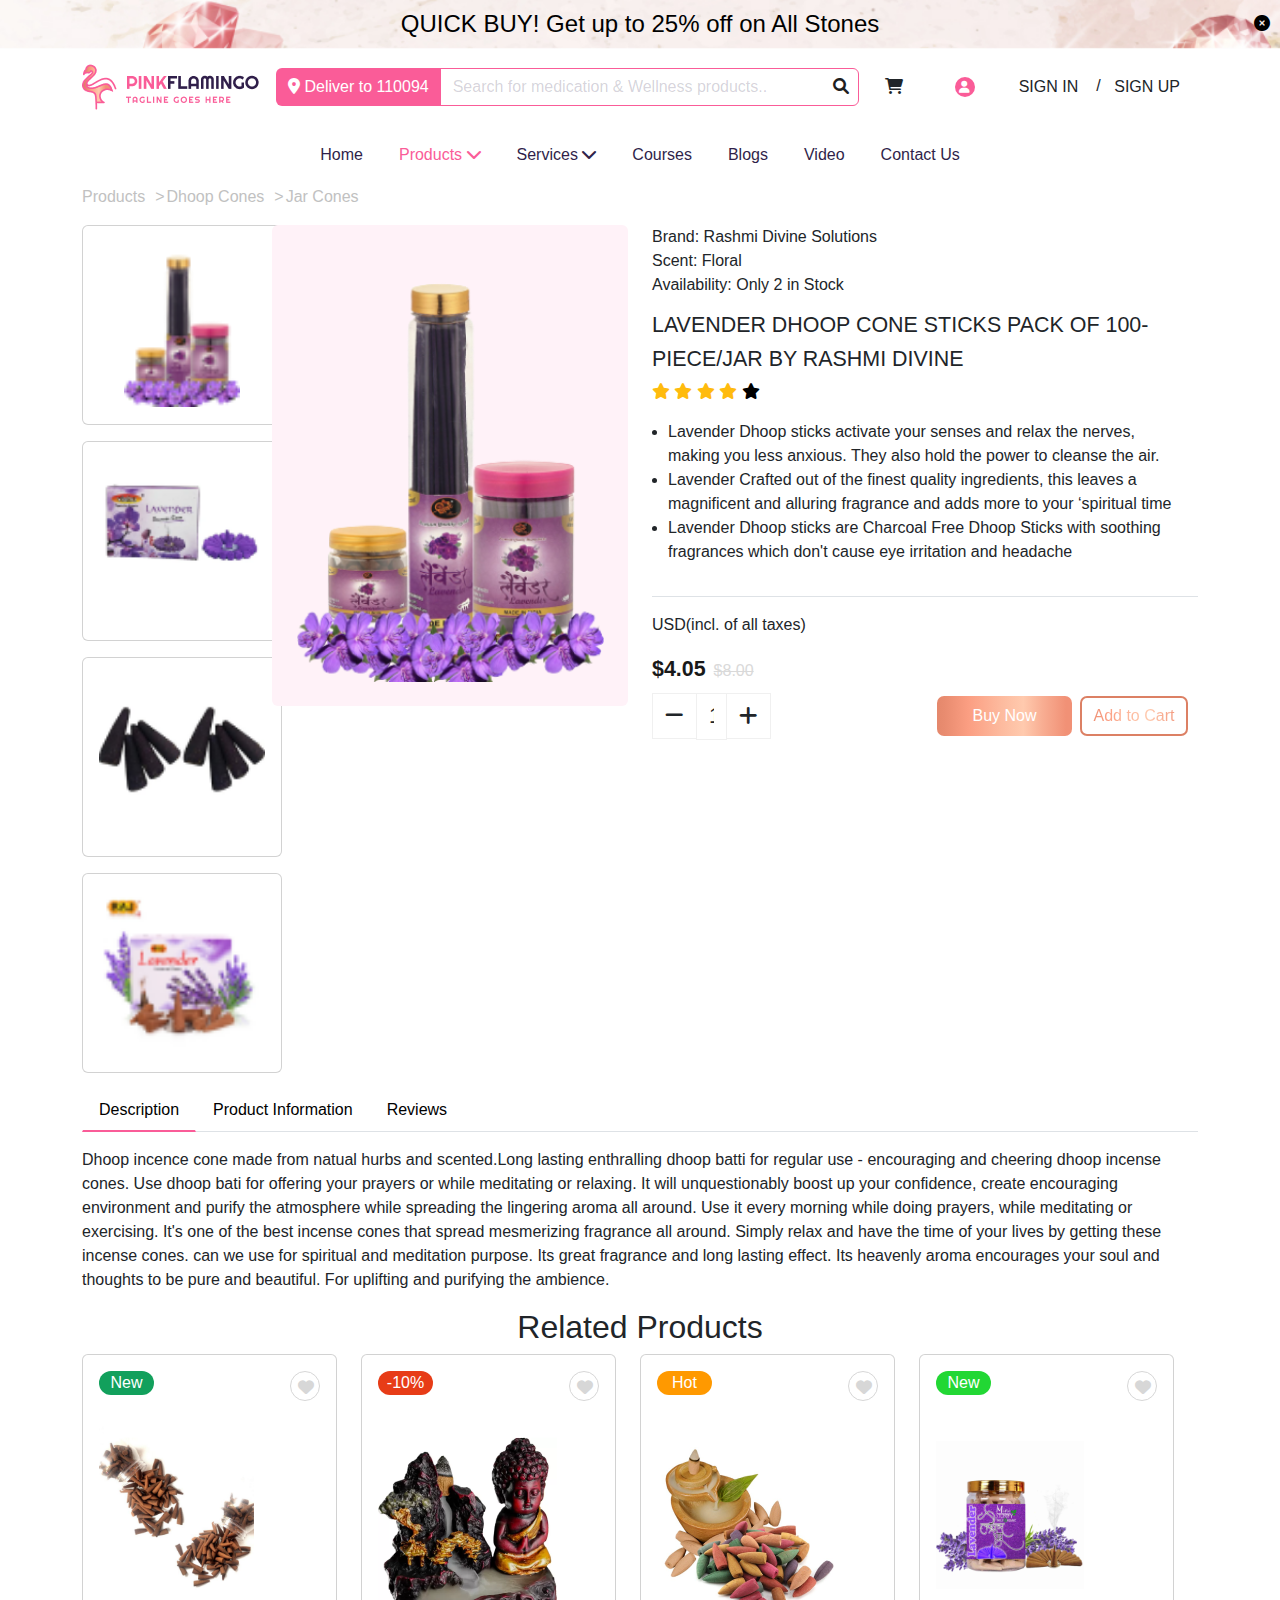
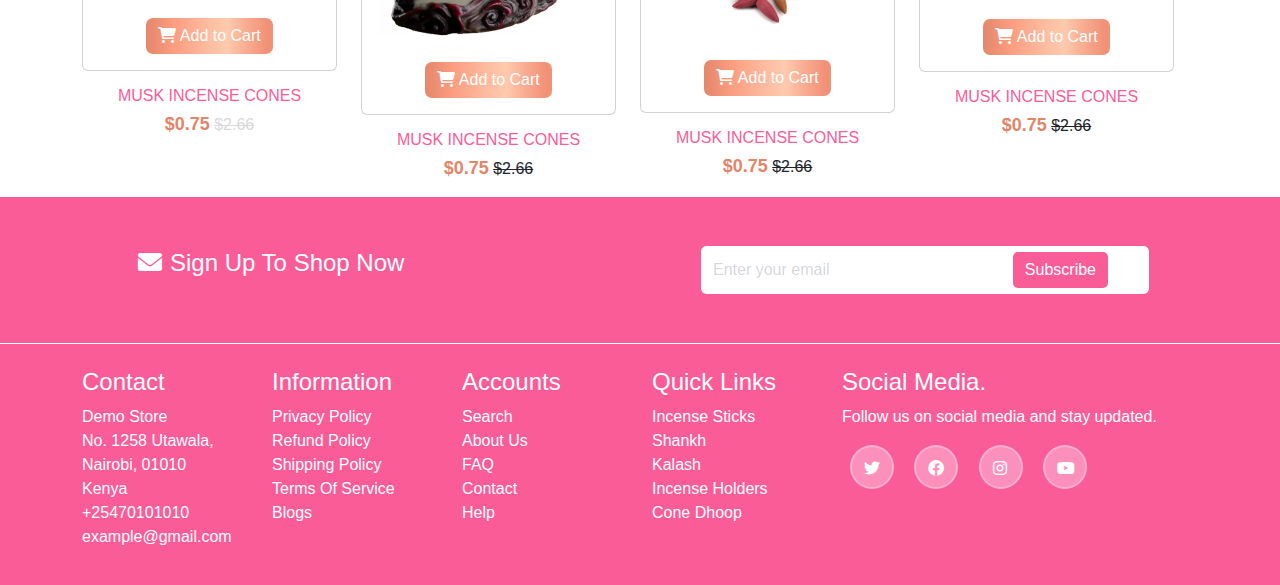
==== lavender-dhoop.html @ b6ef034f "first commit" ====
<!DOCTYPE html>
<html lang="en">
    <head>
        <meta charset="UTF-8" />
        <meta name="viewport" content="width=device-width, initial-scale=1.0" />
        <title>Pink-Flamingo</title>

        <!-- Latest Bootstrap CSS -->
        <link
            href="https://cdn.jsdelivr.net/npm/bootstrap@5.3.0/dist/css/bootstrap.min.css"
            rel="stylesheet"
        />

        <!-- Latest Font Awesome CSS -->
        <link
            rel="stylesheet"
            href="https://cdn.jsdelivr.net/npm/@fortawesome/fontawesome-free@6.0.0/css/all.min.css"
        />
        <link
            rel="stylesheet"
            href="https://cdnjs.cloudflare.com/ajax/libs/OwlCarousel2/2.3.4/assets/owl.carousel.min.css"
        />
        <link
            rel="stylesheet"
            href="https://cdnjs.cloudflare.com/ajax/libs/OwlCarousel2/2.3.4/assets/owl.theme.default.min.css"
        />
        <link rel="stylesheet" href="./css/style.css" />
        <link rel="stylesheet" href="./css/responsive.css" />
        <link rel="stylesheet" href="./css/lavender.css" />
        <link rel="shortcut icon" href="./img/Logo/logo.png" type="image/x-icon" />

        <style></style>
    </head>

    <body>
        <!-- Notification Start -->
        <div class="notification-bar text-black">
            <span
                class="fa fa-circle-xmark close-btn"
                onclick="closeNotification()"
            ></span>
            <h4>QUICK BUY! Get up to 25% off on All Stones</h4>
        </div>
        <!-- Notification End -->

        <!-- Navbar Start -->
        <nav class="navbar navbar-expand-lg navbar-light">
            <div class="container">
                <a class="navbar-brand" href="./index.html">
                    <img src="./img/Logo/nav-logo.png" alt="" class="img-fluid" />
                </a>
                <button
                    class="navbar-toggler"
                    type="button"
                    data-bs-toggle="collapse"
                    data-bs-target="#navbarNavDropdown"
                    aria-controls="navbarNavDropdown"
                    aria-expanded="false"
                    aria-label="Toggle navigation"
                >
                    <span class="navbar-toggler-icon"></span>
                </button>

                <div class="collapse navbar-collapse" id="navbarNavDropdown">
                    <div class="input-group">
                        <button class="btn btn-primary deliver-btn">
                            <i class="fas fa-map-marker-alt"></i>
                            <span class="ml-auto">Deliver to 110094</span>
                        </button>
                        <input
                            type="text"
                            class="form-control search-input"
                            placeholder="Search for medication & Wellness products.."
                        />
                        <div class="search-icon">
                            <i class="fas fa-search"></i>
                        </div>
                    </div>
                    <ul class="navbar-nav ms-auto">
                        <li class="nav-item mx-2 position-relative">
                            <a class="nav-link text-dark h5" href="#" target="_blank">
                                <i class="fa fa-shopping-cart"></i>
                                <span
                                    class="badge badge-danger position-absolute top-0 start-100 translate-middle"
                                    >1</span
                                >
                            </a>
                        </li>
                        <li class="nav-item mx-2">
                            <a class="nav-link text-dark h5" href="#" target="_blank">
                                <div class="circle-background">
                                    <i class="fa fa-user icon-white"></i>
                                </div>
                            </a>
                        </li>

                        <li class="breadcrumb-item text-nowrap">
                            <a
                                class="nav-link text-dark h5"
                                href="signin_url"
                                target="_blank"
                                >SIGN IN</a
                            >
                        </li>
                        <li class="breadcrumb-item text-nowrap" aria-current="page">
                            <a
                                class="nav-link text-dark h5"
                                href="signup_url"
                                target="_blank"
                                >SIGN UP</a
                            >
                        </li>
                    </ul>
                </div>
            </div>
        </nav>
        <!-- Navbar End -->
        <!-- Navbar for Hyperlinks Start -->
        <nav class="navbar navbar-expand-lg navbar-light bg-white">
            <div class="mx-auto">
                <ul class="navbar-nav">
                    <li class="nav-item">
                        <a class="nav-link sffrnt" href="#">Home</a>
                    </li>
                    <li class="nav-item dropdown">
                        <a
                            class="dropdown-toggle sffrnt nav-link sffrt-active"
                            href="#"
                            role="button"
                            id="dropdownMenuButton"
                            data-mdb-toggle="dropdown"
                            aria-expanded="false"
                        >
                            Products <i class="fa-solid fa-chevron-down"></i>
                        </a>
                        <ul class="dropdown-menu" aria-labelledby="dropdownMenuButton">
                            <li>
                                <a class="dropdown-item sffrnt sffrt-active" href="#">
                                    Dhoop Cones <i class="fa-solid fa-chevron-right"></i>
                                </a>
                                <ul class="dropdown-menu dropdown-submenu">
                                    <li>
                                        <a
                                            class="dropdown-item sffrnt"
                                            href="./products.html"
                                            >Jar Cones</a
                                        >
                                    </li>
                                    <li>
                                        <a class="dropdown-item sffrnt" href="#"
                                            >Chandan Bamboo Dhoop</a
                                        >
                                    </li>
                                    <li>
                                        <a class="dropdown-item sffrnt" href="#"
                                            >Backflow Cone Dhoop</a
                                        >
                                    </li>
                                    <li>
                                        <a class="dropdown-item sffrnt" href="#"
                                            >Buddha Red Incense Cone</a
                                        >
                                    </li>
                                    <li>
                                        <a class="dropdown-item sffrnt" href="#"
                                            >Mountain Sandal Dhoop</a
                                        >
                                    </li>
                                    <li>
                                        <a class="dropdown-item sffrnt" href="#"
                                            >Cone Sandal Dhoop</a
                                        >
                                    </li>
                                </ul>
                            </li>
                            <li>
                                <a class="dropdown-item sffrnt" href="#"
                                    >Incense Holders</a
                                >
                            </li>
                            <li><a class="dropdown-item sffrnt" href="#">Yantras</a></li>
                            <li>
                                <a class="dropdown-item sffrnt" href="#"
                                    >Incense Sticks</a
                                >
                            </li>
                            <li>
                                <a class="dropdown-item sffrnt" href="#"
                                    >Pooja Thali Sets</a
                                >
                            </li>
                            <li><a class="dropdown-item sffrnt" href="#">Shankh</a></li>
                            <li><a class="dropdown-item sffrnt" href="#">Kalash</a></li>
                            <li>
                                <a class="dropdown-item sffrnt" href="#">Book Rests</a>
                            </li>
                        </ul>
                    </li>
                    <li class="nav-item dropdown">
                        <a
                            class="dropdown-toggle sffrnt nav-link"
                            href="#"
                            role="button"
                            id="dropdownMenuButton"
                            data-mdb-toggle="dropdown"
                            aria-expanded="false"
                        >
                            Services <i class="fa-solid fa-chevron-down"></i>
                        </a>
                        <ul class="dropdown-menu" aria-labelledby="dropdownMenuButton">
                            <li>
                                <a class="dropdown-item sffrnt" href="#"
                                    >Incense Holders</a
                                >
                            </li>
                            <li><a class="dropdown-item sffrnt" href="#">Yantras</a></li>
                            <li>
                                <a class="dropdown-item sffrnt" href="#"
                                    >Incense Sticks</a
                                >
                            </li>
                            <li>
                                <a class="dropdown-item sffrnt" href="#"
                                    >Pooja Thali Sets</a
                                >
                            </li>
                            <li><a class="dropdown-item sffrnt" href="#">Shankh</a></li>
                            <li><a class="dropdown-item sffrnt" href="#">Kalash</a></li>
                            <li>
                                <a class="dropdown-item sffrnt" href="#">Book Rests</a>
                            </li>
                        </ul>
                    </li>

                    <li class="nav-item">
                        <a class="nav-link sffrnt" href="#">Courses</a>
                    </li>
                    <li class="nav-item">
                        <a class="nav-link sffrnt" href="#">Blogs</a>
                    </li>
                    <li class="nav-item">
                        <a class="nav-link sffrnt" href="#">Video</a>
                    </li>
                    <li class="nav-item">
                        <a class="nav-link sffrnt" href="#">Contact Us</a>
                    </li>
                </ul>
            </div>
        </nav>
        <!-- Navbar for Hyperlinks End -->
        <!-- Breadcrumb Start -->
        <div class="container">
            <nav aria-label="breadcrumb">
                <ol class="breadcrumb">
                    <li class="breadcrumb-item hurrey"><a href="#">Products</a></li>
                    <li class="breadcrumb-item hurrey"><a href="#">Dhoop Cones</a></li>
                    <li class="breadcrumb-item hurrey" aria-current="page">Jar Cones</li>
                </ol>
            </nav>
        </div>
        <!-- Breadcrumb End -->
        <!-- Lavender Product Info Start -->
        <section>
            <div class="container">
                <div class="row">
                    <div class="col-lg-2">
                        <div class="d-flex flex-column">
                            <div class="card p-3 pro-card">
                                <img
                                    src="./img/Products/bg-18.png"
                                    alt="Image 1"
                                    class="img-fluid frdt"
                                />
                            </div>
                            <div class="card p-3 pro-card my-3">
                                <img
                                    src="./img/Products/bg-19.png"
                                    alt="Image 2"
                                    class="img-fluid"
                                />
                            </div>
                            <div class="card p-3 pro-card">
                                <img
                                    src="./img/Products/bg-20.png"
                                    alt="Image 3"
                                    class="img-fluid"
                                />
                            </div>
                            <div class="card p-3 pro-card my-3">
                                <img
                                    src="./img/Products/bg-21.png"
                                    alt="Image 4"
                                    class="img-fluid"
                                />
                            </div>
                        </div>
                    </div>

                    <div class="col-lg-4">
                        <div class="card lavenderrr p-4 border-0">
                            <img
                                src="./img/Products/bg-17.png"
                                alt="Lavender"
                                class="img-fluid"
                            />
                        </div>
                    </div>
                    <div class="col-lg-6">
                        <ul class="list-unstyled">
                            <li>
                                <strong class="fw-medium">Brand: </strong>Rashmi Divine
                                Solutions
                            </li>
                            <li><strong class="fw-medium">Scent: </strong>Floral</li>
                            <li>
                                <strong class="fw-medium">Availability: </strong>Only 2 in
                                Stock
                            </li>
                        </ul>
                        <div class="d-flex flex-column">
                            <h2 class="text-left head-lave">
                                Lavender Dhoop Cone Sticks Pack of 100-
                            </h2>
                            <h2 class="text-left head-lave">
                                Piece/Jar by Rashmi Divine
                            </h2>
                        </div>
                        <div class="rating">
                            <span class="fa fa-star checked"></span>
                            <span class="fa fa-star checked"></span>
                            <span class="fa fa-star checked"></span>
                            <span class="fa fa-star checked"></span>
                            <span class="fa fa-star checked"></span>
                        </div>
                        <ul class="p-3">
                            <li>
                                Lavender Dhoop sticks activate your senses and relax the
                                nerves, making you less anxious. They also hold the power
                                to cleanse the air.
                            </li>
                            <li>
                                Lavender Crafted out of the finest quality ingredients,
                                this leaves a magnificent and alluring fragrance and adds
                                more to your ‘spiritual time
                            </li>
                            <li>
                                Lavender Dhoop sticks are Charcoal Free Dhoop Sticks with
                                soothing fragrances which don't cause eye irritation and
                                headache
                            </li>
                        </ul>
                        <div class="border-top my-3"></div>
                        <p>USD(incl. of all taxes)</p>
                        <span class="lav-rpice fw-bold">$4.05</span
                        ><span class="text-decoration-line-through mx-2 lav-rpicew"
                            >$8.00</span
                        >
                        <div class="row d-flex justify-content-center align-items-center">
                            <div class="col-md-3">
                                <div class="input-group my-2">
                                    <span class="input-group-btn">
                                        <button
                                            type="button"
                                            class="btn btn-number"
                                            data-type="minus"
                                            data-field="quant[1]"
                                        >
                                            <i class="fa fa-minus"></i>
                                        </button>
                                    </span>
                                    <input
                                        type="text"
                                        name="quant[1]"
                                        class="form-control input-number"
                                        value="1"
                                        min="1"
                                        max="10"
                                    />
                                    <span class="input-group-btn">
                                        <button
                                            type="button"
                                            class="btn btn-number"
                                            data-type="plus"
                                            data-field="quant[1]"
                                        >
                                            <i class="fa fa-plus"></i>
                                        </button>
                                    </span>
                                </div>
                            </div>
                            <div class="col-md-3"></div>
                            <div class="col-md-3">
                                <button class="btn btn-primary buy-now border-0">
                                    Buy Now
                                </button>
                            </div>
                            <div class="col-md-3">
                                <button class="btn btn-secondary add-to-cart">
                                    Add to Cart
                                </button>
                            </div>
                        </div>
                    </div>
                </div>
            </div>
        </section>
        <section>
            <div class="container">
                <ul class="nav nav-tabs" id="myTabs">
                    <li class="nav-item">
                        <a
                            class="nav-link active text-black"
                            id="tab1-tab"
                            data-bs-toggle="tab"
                            style="border-bottom: 2px solid #fa5c98 !important"
                            href="#tab1"
                            >Description</a
                        >
                    </li>
                    <li class="nav-item">
                        <a
                            class="nav-link text-black"
                            id="tab2-tab"
                            data-bs-toggle="tab"
                            href="#tab2"
                            >Product Information</a
                        >
                    </li>
                    <li class="nav-item">
                        <a
                            class="nav-link text-black"
                            id="tab3-tab"
                            data-bs-toggle="tab"
                            href="#tab3"
                            >Reviews</a
                        >
                    </li>
                </ul>

                <!-- Tab content -->
                <div class="tab-content">
                    <div class="tab-pane fade show active" id="tab1">
                        <!-- Your content for Tab 1 -->
                        <p class="my-3">
                            Dhoop incence cone made from natual hurbs and scented.Long
                            lasting enthralling dhoop batti for regular use - encouraging
                            and cheering dhoop incense cones. Use dhoop bati for offering
                            your prayers or while meditating or relaxing. It will
                            unquestionably boost up your confidence, create encouraging
                            environment and purify the atmosphere while spreading the
                            lingering aroma all around. Use it every morning while doing
                            prayers, while meditating or exercising. It's one of the best
                            incense cones that spread mesmerizing fragrance all around.
                            Simply relax and have the time of your lives by getting these
                            incense cones. can we use for spiritual and meditation
                            purpose. Its great fragrance and long lasting effect. Its
                            heavenly aroma encourages your soul and thoughts to be pure
                            and beautiful. For uplifting and purifying the ambience.
                        </p>
                    </div>
                    <div class="tab-pane fade" id="tab2">
                        <!-- Your content for Tab 2 -->
                        <ul class="p-3">
                            <li>
                                Made from natural herbs, emphasizing a connection to
                                nature.
                            </li>
                            <li>
                                Long-lasting effect, ideal for extended meditation
                                sessions or creating a serene atmosphere during prayers.
                            </li>
                            <li>
                                Encouraging and cheering, positively influencing mood and
                                mindset.
                            </li>
                            <li>
                                Claimed to boost confidence, creating a positive
                                environment for spiritual activities.
                            </li>
                            <li>
                                Designed to purify the atmosphere, suitable for spiritual
                                practices and meditation.
                            </li>
                            <li>
                                Aromatherapy benefits with a mesmerizing fragrance
                                enhancing relaxation and meditation.
                            </li>
                            <li>
                                Recommended for use during prayers, meditation, or
                                relaxation to enhance the overall experience.
                            </li>
                            <li>
                                Effective for uplifting and purifying the ambiance,
                                aligning with spiritual and meditative purposes.
                            </li>
                            <li>
                                Fragrance described as heavenly, encouraging purity of
                                soul and beautiful thoughts.
                            </li>
                        </ul>
                    </div>
                    <div class="tab-pane fade" id="tab3">
                        <!-- Your content for Tab 3 -->
                        <div class="card-deck">
                            <div class="card border-0">
                                <div class="card-body">
                                    <h5 class="card-title">NatureLover87</h5>
                                    <p class="card-text">
                                        Absolutely enchanted by the natural essence of
                                        these incense cones! They truly bring the soothing
                                        vibes of nature into my meditation space. A
                                        must-have for anyone who values a connection to
                                        the earth.
                                    </p>
                                    <div class="rating">
                                        <span class="fa fa-star checked"></span>
                                        <span class="fa fa-star checked"></span>
                                        <span class="fa fa-star checked"></span>
                                        <span class="fa fa-star checked"></span>
                                        <span class="fa fa-star checked"></span>
                                    </div>
                                </div>
                            </div>

                            <div class="card border-0">
                                <div class="card-body">
                                    <h5 class="card-title">ZenMaster22</h5>
                                    <p class="card-text">
                                        The long-lasting effect is a game-changer for my
                                        extended meditation sessions. These incense cones
                                        create an atmosphere of tranquility that enhances
                                        the depth of my practice. Highly recommended!
                                    </p>
                                    <div class="rating">
                                        <span class="fa fa-star checked"></span>
                                        <span class="fa fa-star checked"></span>
                                        <span class="fa fa-star checked"></span>
                                        <span class="fa fa-star checked"></span>
                                    </div>
                                </div>
                            </div>

                            <div class="card border-0">
                                <div class="card-body">
                                    <h5 class="card-title">SmileSeeker55</h5>
                                    <p class="card-text">
                                        Feeling encouraged and cheered every time I light
                                        one of these incense cones! They've become my
                                        go-to for lifting my spirits and creating a
                                        positive ambiance. A mood-booster indeed!
                                    </p>
                                    <div class="rating">
                                        <span class="fa fa-star checked"></span>
                                        <span class="fa fa-star checked"></span>
                                        <span class="fa fa-star checked"></span>
                                        <span class="fa fa-star checked"></span>
                                    </div>
                                </div>
                            </div>
                        </div>
                    </div>
                </div>
            </div>
        </section>
        <!-- Lavender Product Info End -->
        <!-- Related Products Start -->
        <section class="my-3">
            <div class="container">
                <h2 class="text-center">Related Products</h2>
                <div class="row">
                    <div class="row">
                        <div class="col-lg-3">
                            <div class="card">
                                <div class="card-body">
                                    <div class="d-flex justify-content-between">
                                        <p class="hoter" style="background: #12a05c">
                                            New
                                        </p>
                                        <i class="fa fa-heart"></i>
                                    </div>
                                    <img
                                        src="./img/Products/bg-22.png"
                                        style="width: 70%"
                                        alt="Your Image"
                                    />
                                    <div class="d-flex justify-content-center">
                                        <button class="btn btn-primary add-to-cart-btn">
                                            <i class="fa fa-shopping-cart"></i> Add to
                                            Cart
                                        </button>
                                    </div>
                                </div>
                            </div>
                            <h5 class="musk">Musk INCENSE CONES</h5>
                            <div class="text-center">
                                <span class="price">$0.75</span>
                                <span
                                    class="text-decoration-line-through"
                                    style="color: #d9d9d9"
                                    >$2.66</span
                                >
                            </div>
                        </div>

                        <div class="col-lg-3">
                            <div class="card">
                                <div class="card-body">
                                    <div class="d-flex justify-content-between">
                                        <p class="hoter" style="background: #e73c17">
                                            -10%
                                        </p>
                                        <i class="fa fa-heart"></i>
                                    </div>
                                    <img
                                        src="./img/Products/bg-23.png"
                                        alt="Your Image"
                                    />
                                    <div class="d-flex justify-content-center">
                                        <button class="btn btn-primary add-to-cart-btn">
                                            <i class="fa fa-shopping-cart"></i> Add to
                                            Cart
                                        </button>
                                    </div>
                                </div>
                            </div>
                            <h5 class="musk">Musk INCENSE CONES</h5>
                            <div class="text-center">
                                <span class="price">$0.75</span>
                                <span class="text-decoration-line-through">$2.66</span>
                            </div>
                        </div>

                        <div class="col-lg-3">
                            <div class="card">
                                <div class="card-body">
                                    <div class="d-flex justify-content-between">
                                        <p class="hoter" style="background: #ff9900">
                                            Hot
                                        </p>
                                        <i class="fa fa-heart"></i>
                                    </div>
                                    <img
                                        src="./img/Products/bg-24.png"
                                        alt="Your Image"
                                    />
                                    <div class="d-flex justify-content-center">
                                        <button class="btn btn-primary add-to-cart-btn">
                                            <i class="fa fa-shopping-cart"></i> Add to
                                            Cart
                                        </button>
                                    </div>
                                </div>
                            </div>
                            <h5 class="musk">Musk INCENSE CONES</h5>
                            <div class="text-center">
                                <span class="price">$0.75</span>
                                <span class="text-decoration-line-through">$2.66</span>
                            </div>
                        </div>

                        <div class="col-lg-3">
                            <div class="card">
                                <div class="card-body">
                                    <div class="d-flex justify-content-between">
                                        <p class="hoter" style="background: #22d734">
                                            New
                                        </p>
                                        <i class="fa fa-heart"></i>
                                    </div>
                                    <img
                                        src="./img/Products/bg-25.png"
                                        style="width: 67%"
                                        alt="Your Image"
                                    />
                                    <div class="d-flex justify-content-center">
                                        <button class="btn btn-primary add-to-cart-btn">
                                            <i class="fa fa-shopping-cart"></i> Add to
                                            Cart
                                        </button>
                                    </div>
                                </div>
                            </div>
                            <h5 class="musk">Musk INCENSE CONES</h5>
                            <div class="text-center">
                                <span class="price">$0.75</span>
                                <span class="text-decoration-line-through">$2.66</span>
                            </div>
                        </div>
                    </div>
                </div>
            </div>
        </section>
        <!-- Related Products End -->
        <!-- footer Start -->
        <footer class="footer-start text-white">
            <div class="container">
                <div class="row">
                    <div class="col-md-6">
                        <div class="m-5 d-none d-lg-block">
                            <i class="fa fa-envelope sign-upp mx-2"></i
                            ><span class="sign-upp">Sign Up To Shop Now</span>
                        </div>
                    </div>
                    <div class="col-md-6">
                        <div class="m-5 custom-input-group">
                            <input
                                type="email"
                                class="form-control inside-btn"
                                placeholder="Enter your email"
                                aria-label="Enter your email"
                                aria-describedby="subscribeButton"
                            />
                            <button
                                class="btn btn-primary subscribe-btn"
                                type="button"
                                id="subscribeButton"
                            >
                                Subscribe
                            </button>
                        </div>
                    </div>
                </div>
            </div>
            <div class="copyright"></div>
            <div class="container">
                <div class="row mt-4 custom-row">
                    <div class="col-md-2 custom-col">
                        <h4 class="text-left">Contact</h4>
                        <ul class="list-unstyled text-left">
                            <li><a href="#">Demo Store</a></li>
                            <li><a href="#">No. 1258 Utawala, Nairobi, 01010</a></li>
                            <li><a href="#">Kenya</a></li>
                            <li><a href="tel:+25470101010">+25470101010</a></li>
                            <li>
                                <a href="mailto:example@gmail.com">example@gmail.com</a>
                            </li>
                        </ul>
                    </div>

                    <div class="col-md-2 custom-col">
                        <h4 class="text-left">Information</h4>
                        <ul class="list-unstyled text-left">
                            <li><a href="#">Privacy Policy</a></li>
                            <li><a href="#">Refund Policy</a></li>
                            <li><a href="#">Shipping Policy</a></li>
                            <li><a href="#">Terms Of Service</a></li>
                            <li><a href="#">Blogs</a></li>
                        </ul>
                    </div>

                    <div class="col-md-2 custom-col">
                        <h4 class="text-left">Accounts</h4>
                        <ul class="list-unstyled text-left">
                            <li><a href="#">Search</a></li>
                            <li><a href="#">About Us</a></li>
                            <li><a href="#">FAQ</a></li>
                            <li><a href="#">Contact</a></li>
                            <li><a href="#">Help</a></li>
                        </ul>
                    </div>

                    <div class="col-md-2 custom-col">
                        <h4 class="text-left">Quick Links</h4>
                        <ul class="list-unstyled text-left">
                            <li><a href="#">Incense Sticks</a></li>
                            <li><a href="#">Shankh</a></li>
                            <li><a href="#">Kalash</a></li>
                            <li><a href="#">Incense Holders</a></li>
                            <li><a href="#">Cone Dhoop</a></li>
                        </ul>
                    </div>
                    <div class="col-md-4 custom-col">
                        <h4>Social Media.</h4>
                        <p>Follow us on social media and stay updated.</p>

                        <div class="social-icons">
                            <a href="https://twitter.com" target="_blank"
                                ><i class="fab fa-twitter"></i
                            ></a>
                            <a href="https://facebook.com" target="_blank"
                                ><i class="fab fa-facebook"></i
                            ></a>
                            <a href="https://instagram.com" target="_blank"
                                ><i class="fab fa-instagram"></i
                            ></a>
                            <a href="https://youtube.com" target="_blank"
                                ><i class="fab fa-youtube"></i
                            ></a>
                        </div>
                    </div>
                </div>
            </div>
        </footer>
        <!-- footer End -->
        <!-- Latest Bootstrap JS and Popper.js -->
        <script src="https://cdn.jsdelivr.net/npm/bootstrap@5.3.0/dist/js/bootstrap.bundle.min.js"></script>
        <script src="https://code.jquery.com/jquery-3.2.1.slim.min.js"></script>

        <script src="https://cdnjs.cloudflare.com/ajax/libs/OwlCarousel2/2.3.4/owl.carousel.min.js"></script>

        <script src="./js/main.js"></script>
    </body>
</html>
---- css/style.css ----
body {
    margin: 0;
    padding: 0;
    box-sizing: border-box;
    font-family: Axiforma, sans-serif !important;
}

.notification-bar {
    background: url(../img/Announcement/vector.jpg) no-repeat center top/cover; /* Example background color for the notification bar */
    padding: 10px;
    text-align: center;
}

.notification-bar h4 {
    margin: 0;
}
.close-btn {
    position: absolute;
    right: 10px;
    top: 15px;
}

.navbar {
    background-color: #fff;
    padding: 10px;
}

.navbar-brand {
    color: white;
}

.navbar-nav {
    margin-left: auto;
}

.navbar-nav a {
    color: white;
    margin: 0 10px;
}
.input-group {
    position: relative;
}

.search-icon {
    position: absolute;
    right: 10px;
    top: 50%;
    transform: translateY(-50%);
    pointer-events: none;
}
.form-control {
    border-radius: 0 6px 6px 0 !important;
    border: 1px solid #fa5c98;
}

.deliver-btn {
    background: #fa5c98;
    border: 0;
}
.breadcrumb-item + .breadcrumb-item::before {
    padding: 5px 0;
}
.circle-background {
    background-color: #fa5c98;
    border-radius: 50%;
    width: 20px;
    height: 20px;
    display: flex;
    align-items: center;
    justify-content: center;
}

.icon-white {
    font-size: 12px;
    color: white;
}
.sffrnt {
    color: #301f4a !important;
    font-size: 16px;
}

.dropdown-item:focus,
.dropdown-item:hover {
    background: transparent;
}
.dropdown-toggle::after {
    display: none !important;
}
/* Add your custom styles here */
.custom-nested-dropdown {
    position: absolute;
    top: 0;
    left: 100%;
    display: none;
    min-width: 200px;
    z-index: 1000;
}

.nav-item.custom-dropdown:hover .custom-nested-dropdown {
    display: block;
}
.dropdown-menu li {
    position: relative;
}
.dropdown-menu .dropdown-submenu {
    display: none;
    position: absolute;
    left: 100%;
    top: -7px;
}
.dropdown-menu .dropdown-submenu-left {
    right: 100%;
    left: auto;
}
.dropdown-menu > li:hover > .dropdown-submenu {
    display: block;
}
.dropdown-menu .dropdown-submenu {
    margin: 0 5px !important;
}
.sffrt-active {
    color: #fa5c98 !important;
}
.soul {
    font-size: 35px;
}
.sould-bg {
    background: #ffeef6;
    height: 385px;
}
.shop-products img {
    transition: transform ease-in 1s;
    cursor: pointer;
}

.shop-products img:hover {
    transform: matrix3d(-1, 0, 0, 0, 0, 1, 0, 0, 0, 0, 1, 0, 0, 0, 0, 1);
}
.shop-products a {
    color: #fa5c98;
}
.why-pink {
    font-size: 2.87rem;
}
.pink-flamingo {
    background: #fff2f8;
    padding: 25px;
}
.yuytu {
    mix-blend-mode: darken !important;
}
.spritusl {
    padding: 5px;
}
.flexible {
    margin: inherit;
}

/* Add your custom styles here */
.owl-carousel .item {
    display: flex;
    justify-content: center;
    align-items: center;
    text-align: center;
}
.latest {
    font-size: 45.5px !important;
    padding: 15px;
}
.blogs-btn {
    border-radius: 0.4375rem;
    background: linear-gradient(
        90deg,
        #dc8064 -11.11%,
        #e98c70 6.02%,
        #fb9e82 23.14%,
        #fdbb9f 48.17%,
        #ffcaae 63.98%,
        #f8ad92 78.48%,
        #f19176 95.6%
    );
    border: none;
}
.blogs-card {
    box-shadow: 0px 4px 13px 0px rgba(190, 190, 190, 0.2);
}
.lets-connect {
    font-size: 45.6px;
}
.form-grow {
    border: none;
}
.input-group-text {
    background: transparent;
    border: none;
}
.input-group-prepend {
    padding: 3px;
}
.fiona-card {
    box-shadow: 0px 4px 13px 0px rgba(190, 190, 190, 0.2);
}
.sign-upp {
    font-size: 1.5rem;
    color: #fff !important;
}
.footer-start {
    background: #fa5c98;
}
.custom-input-group {
    display: flex;
    align-items: stretch;
}

.custom-input-group input {
    border-top-right-radius: 0;
    border-bottom-right-radius: 0;
}

.inside-btn {
    border-radius: 6px !important;
    height: 50px;
}
.subscribe-btn {
    border-radius: 0.3125rem;
    background: #fa5c98;
    border: none;
    position: absolute;
    right: 165px;
    margin: 7px;
}
.copyright {
    border-top: 1px solid rgb(255, 255, 255);
}

.social-icons {
    margin-top: 10px;
}

.social-icons a {
    display: inline-block;
    margin: 0 8px;
    width: 44px;
    height: 44px;
    border-radius: 50%;
    background-color: #FFFFFF54;
    border: 2px solid #FFFFFF47;
    color: #fff;
    padding: 10px 12px;
    transition: background-color 0.3s ease;
}

.social-icons a:hover {
    background-color: #555;
}
a{
    text-decoration: none !important;
}
.footer-start a{
    color: #fff !important;
}
::placeholder{
    color: #301F4A35 !important;
}

/* ---------------------------------------- */
---- css/responsive.css ----
@media (max-width: 768px) {
    /* Adjust styles for smaller screens, e.g., tablets and mobile devices */
    .notification-bar {
        height: auto;
        flex-direction: column;
        padding: 10px;
    }

    .close-btn {
        position: static;
        margin: 10px;
    }
}

@media (max-width: 767px) {
    /* Styles for small devices */

    .responsive-container {
        padding: 15px; /* Add padding to the container for small devices */
    }

    .responsive-row {
        flex-direction: column; /* Change flex-direction to column for small devices */
        text-align: center; /* Center text for small devices */
    }

    .responsive-col {
        margin-bottom: 15px; /* Add margin between the columns on small devices */
    }
}

@media screen and (min-width: 500px) {
    .subscribe-btn {
        right: 60px;
    }
}
@media screen and (min-width: 767px) {
    .subscribe-btn {
        right: 165px;
    }
}
.custom-row {
    display: flex;
    justify-content: space-between;
}

.custom-col {
    text-align: left;
    margin-bottom: 20px;
}

/* Media query for small devices and tablets */
@media (max-width: 768px) {
    .custom-row {
        flex-direction: column;
        align-items: center;
    }

    .custom-col {
        width: 100%;
        text-align: center;
    }
}
---- css/lavender.css ----
.lavenderrr {
    background: #fff2f8 !important;
}
.frdt {
    width: 70%;
    margin: auto;
}
.pro-card {
    width: 200px;
    height: 200px;
}
.breadcrumb-item + .breadcrumb-item.hurrey::before {
    content: var(--bs-breadcrumb-divider, '>') !important;
    padding: 0;
    color: #c1c1c1 !important;
    margin: 0 2px;
}
.breadcrumb li a,
.breadcrumb li {
    color: #c1c1c1 !important;
}
.head-lave {
    font-size: 21.43px;
    text-transform: uppercase;
}
.rating span {
    color: #ffbb0e;
}
.rating span:last-child {
    color: #000;
}
.lav-rpice {
    color: #191919;
    font-size: 21.43px;
}
.lav-rpicew {
    font-size: 16px;
    color: #d9d9d9;
}
.input-number {
    border-radius: 0px !important;
    border: 1px solid #f0f0f0;
    text-align: center;
    font-size: 21.43px;
}
.input-group {
    background: transparent !important;
    color: #1f1f1f !important;
}
.btn-number {
    border: 1px solid #f0f0f0;
    border-radius: 0px !important;
    font-size: 21px;
}
.buy-now {
    border-radius: 0.4375rem;
    width: 135px;
    height: 40px;
    background: linear-gradient(
        90deg,
        #dc8064 -11.11%,
        #e98c70 6.02%,
        #fb9e82 23.14%,
        #fdbb9f 48.17%,
        #ffcaae 63.98%,
        #f8ad92 78.48%,
        #f19176 95.6%
    );
}
.add-to-cart {
    background: transparent;
    border-radius: 0.4375rem;
    background: var(
        --Golden,
        linear-gradient(
            90deg,
            #dc8064 -11.11%,
            #e98c70 6.02%,
            #fb9e82 23.14%,
            #fdbb9f 48.17%,
            #ffcaae 63.98%,
            #f8ad92 78.48%,
            #f19176 95.6%
        )
    );
    background-clip: text;
    -webkit-background-clip: text;
    -webkit-text-fill-color: transparent;
    border: 2px solid var(--Golden, #dc8064);
}

.nav-tabs .nav-item.show .nav-link,
.nav-tabs .nav-link.active {
    border-color: transparent;
}
.fa-heart {
    width: 30px;
    height: 30px;
    background: transparent;
    color: #d7d7d7;
    padding: 7px;
    border-radius: 50%;
    border: 1px solid #d7d7d7;
}
.hoter {
    width: 55px;
    text-align: center;
    color: #fff;
    border-radius: 12px;
    padding: 0 8px;
    background: aliceblue;
}
.add-to-cart-btn {
    border-radius: 0.4375rem;
    background: linear-gradient(
        90deg,
        #dc8064 -11.11%,
        #e98c70 6.02%,
        #fb9e82 23.14%,
        #fdbb9f 48.17%,
        #ffcaae 63.98%,
        #f8ad92 78.48%,
        #f19176 95.6%
    );
    border: none;
}
.musk {
    color: #fa5c98;
    font-size: 1rem;
    margin-top: 1em;
    font-style: normal;
    text-align: center;
    font-weight: 500;
    line-height: normal;
    text-transform: uppercase;
}
.price {
    color: #e28569;
    font-size: 1.125rem;
    text-align: center;
    font-style: normal;
    font-weight: 600;
    line-height: normal;
}
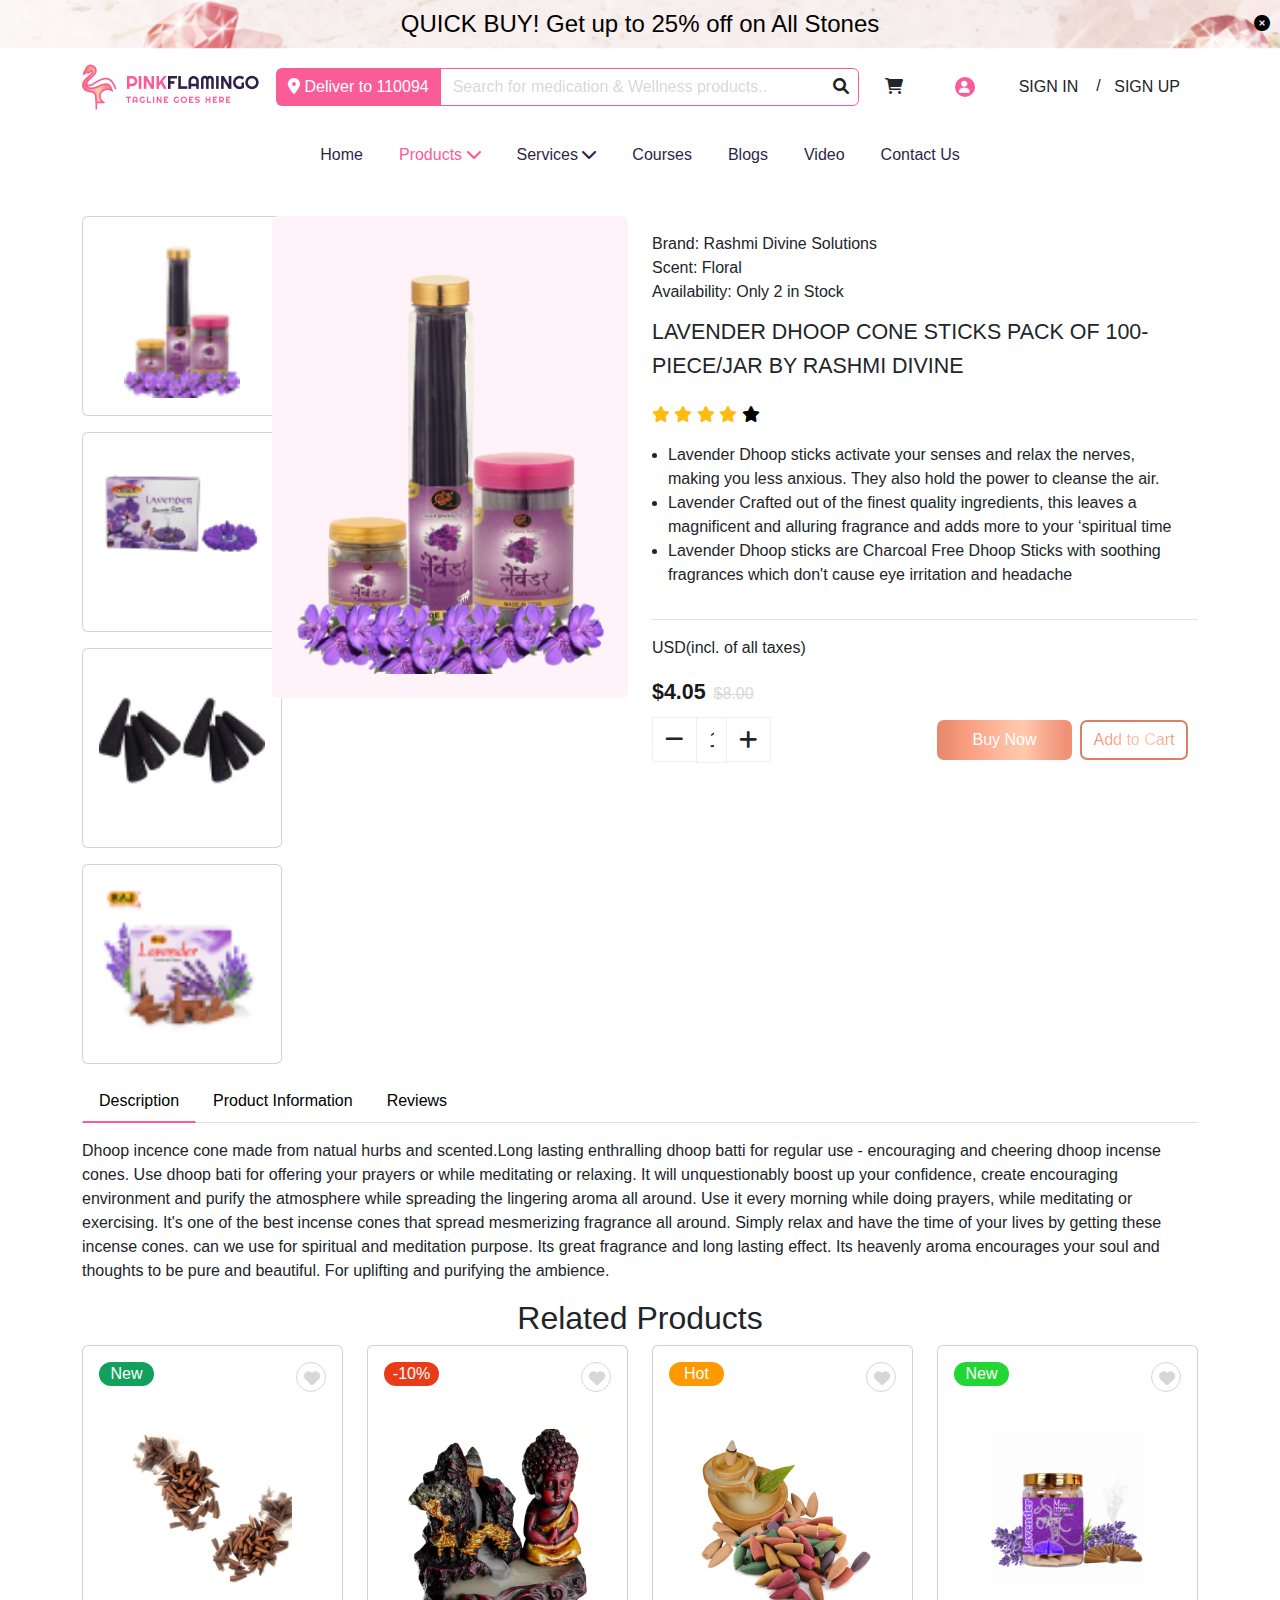
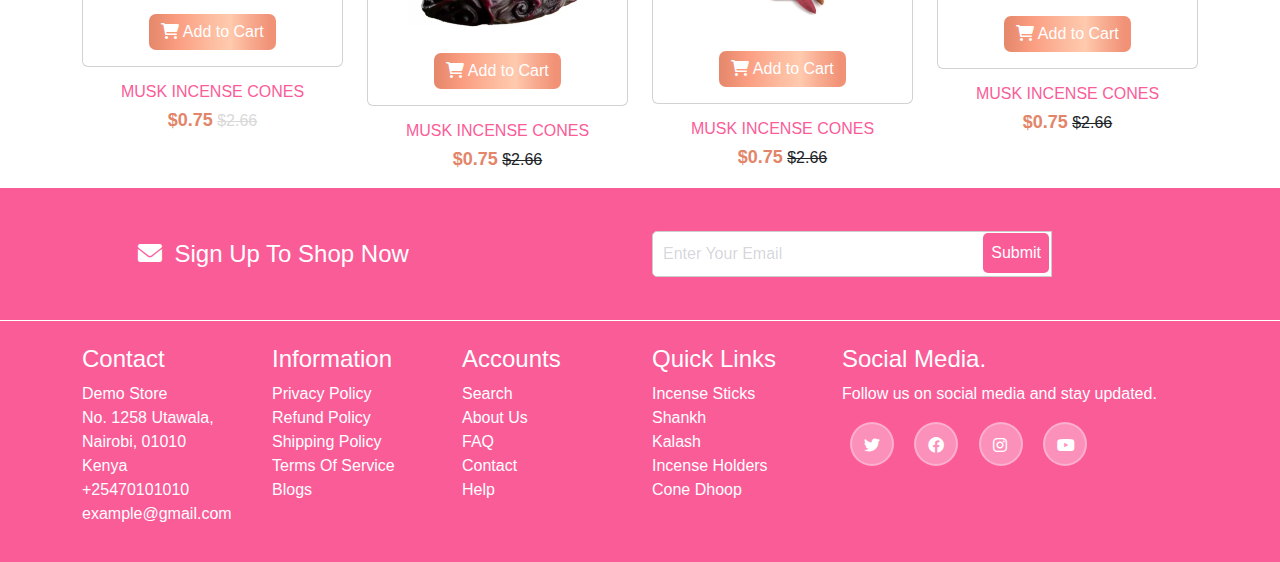
==== commit bd0bf1a0: "Responsive POV" ====
--- a/lavender-dhoop.html
+++ b/lavender-dhoop.html
@@ -34,219 +34,260 @@
 
     <body>
         <!-- Notification Start -->
-        <div class="notification-bar text-black">
-            <span
-                class="fa fa-circle-xmark close-btn"
-                onclick="closeNotification()"
-            ></span>
-            <h4>QUICK BUY! Get up to 25% off on All Stones</h4>
-        </div>
-        <!-- Notification End -->
-
-        <!-- Navbar Start -->
-        <nav class="navbar navbar-expand-lg navbar-light">
-            <div class="container">
-                <a class="navbar-brand" href="./index.html">
-                    <img src="./img/Logo/nav-logo.png" alt="" class="img-fluid" />
-                </a>
+        <div class="head-start-stick fixed-top">
+            <!-- Notification Start -->
+            <div class="notification-bar text-black">
+                <span
+                    class="fa fa-circle-xmark close-btn"
+                    onclick="closeNotification()"
+                ></span>
+                <h4>QUICK BUY! Get up to 25% off on All Stones</h4>
+            </div>
+            <!-- Notification End -->
+
+            <!-- Navbar Start -->
+            <nav class="navbar navbar-expand-lg navbar-light">
+                <div class="container">
+                    <a class="navbar-brand" href="./index.html">
+                        <img src="./img/Logo/nav-logo.png" alt="" class="img-fluid" />
+                    </a>
+                    <button
+                        class="navbar-toggler"
+                        type="button"
+                        data-bs-toggle="collapse"
+                        data-bs-target="#navbarNavDropdown"
+                        aria-controls="navbarNavDropdown"
+                        aria-expanded="false"
+                        aria-label="Toggle navigation"
+                    >
+                        <span class="navbar-toggler-icon"></span>
+                    </button>
+
+                    <div class="collapse navbar-collapse" id="navbarNavDropdown">
+                        <div class="input-group">
+                            <button class="btn btn-primary deliver-btn">
+                                <i class="fas fa-map-marker-alt"></i>
+                                <span class="ml-auto">Deliver to 110094</span>
+                            </button>
+                            <input
+                                type="text"
+                                class="form-control search-input"
+                                placeholder="Search for medication & Wellness products.."
+                            />
+                            <div class="search-icon">
+                                <i class="fas fa-search"></i>
+                            </div>
+                        </div>
+                        <ul class="navbar-nav ms-auto">
+                            <li class="nav-item mx-2 position-relative">
+                                <a class="nav-link text-dark h5" href="#" target="_blank">
+                                    <i class="fa fa-shopping-cart"></i>
+                                    <span
+                                        class="badge badge-danger position-absolute top-0 start-100 translate-middle"
+                                        >1</span
+                                    >
+                                </a>
+                            </li>
+                            <li class="nav-item mx-2">
+                                <a class="nav-link text-dark h5" href="#" target="_blank">
+                                    <div class="circle-background">
+                                        <i class="fa fa-user icon-white"></i>
+                                    </div>
+                                </a>
+                            </li>
+
+                            <li class="breadcrumb-item text-nowrap">
+                                <a
+                                    class="nav-link text-dark h5"
+                                    href="signin_url"
+                                    target="_blank"
+                                    >SIGN IN</a
+                                >
+                            </li>
+                            <li class="breadcrumb-item text-nowrap" aria-current="page">
+                                <a
+                                    class="nav-link text-dark h5"
+                                    href="signup_url"
+                                    target="_blank"
+                                    >SIGN UP</a
+                                >
+                            </li>
+                        </ul>
+                    </div>
+                </div>
+            </nav>
+            <!-- Navbar End -->
+            <!-- Navbar for Hyperlinks Start -->
+
+            <nav class="navbar navbar-expand-lg navbar-light bg-white">
                 <button
                     class="navbar-toggler"
                     type="button"
-                    data-bs-toggle="collapse"
-                    data-bs-target="#navbarNavDropdown"
-                    aria-controls="navbarNavDropdown"
+                    data-toggle="collapse"
+                    data-target="#navbarNav"
+                    aria-controls="navbarNav"
                     aria-expanded="false"
                     aria-label="Toggle navigation"
                 >
                     <span class="navbar-toggler-icon"></span>
                 </button>
 
-                <div class="collapse navbar-collapse" id="navbarNavDropdown">
-                    <div class="input-group">
-                        <button class="btn btn-primary deliver-btn">
-                            <i class="fas fa-map-marker-alt"></i>
-                            <span class="ml-auto">Deliver to 110094</span>
-                        </button>
-                        <input
-                            type="text"
-                            class="form-control search-input"
-                            placeholder="Search for medication & Wellness products.."
-                        />
-                        <div class="search-icon">
-                            <i class="fas fa-search"></i>
-                        </div>
-                    </div>
-                    <ul class="navbar-nav ms-auto">
-                        <li class="nav-item mx-2 position-relative">
-                            <a class="nav-link text-dark h5" href="#" target="_blank">
-                                <i class="fa fa-shopping-cart"></i>
-                                <span
-                                    class="badge badge-danger position-absolute top-0 start-100 translate-middle"
-                                    >1</span
-                                >
+                <div class="collapse navbar-collapse" id="navbarNav">
+                    <ul class="navbar-nav mx-auto">
+                        <li class="nav-item">
+                            <a class="nav-link sffrnt" href="#">Home</a>
+                        </li>
+                        <li class="nav-item dropdown">
+                            <a
+                                class="dropdown-toggle sffrnt nav-link sffrt-active"
+                                href="#"
+                                role="button"
+                                id="dropdownMenuButton"
+                                data-mdb-toggle="dropdown"
+                                aria-expanded="false"
+                            >
+                                Products <i class="fa-solid fa-chevron-down"></i>
                             </a>
+                            <ul
+                                class="dropdown-menu"
+                                aria-labelledby="dropdownMenuButton"
+                            >
+                                <li>
+                                    <a class="dropdown-item sffrnt sffrt-active" href="#">
+                                        Dhoop Cones
+                                        <i class="fa-solid fa-chevron-right"></i>
+                                    </a>
+                                    <ul class="dropdown-menu dropdown-submenu">
+                                        <li>
+                                            <a
+                                                class="dropdown-item sffrnt"
+                                                href="./products.html"
+                                                >Jar Cones</a
+                                            >
+                                        </li>
+                                        <li>
+                                            <a class="dropdown-item sffrnt" href="#"
+                                                >Chandan Bamboo Dhoop</a
+                                            >
+                                        </li>
+                                        <li>
+                                            <a class="dropdown-item sffrnt" href="#"
+                                                >Backflow Cone Dhoop</a
+                                            >
+                                        </li>
+                                        <li>
+                                            <a class="dropdown-item sffrnt" href="#"
+                                                >Buddha Red Incense Cone</a
+                                            >
+                                        </li>
+                                        <li>
+                                            <a class="dropdown-item sffrnt" href="#"
+                                                >Mountain Sandal Dhoop</a
+                                            >
+                                        </li>
+                                        <li>
+                                            <a class="dropdown-item sffrnt" href="#"
+                                                >Cone Sandal Dhoop</a
+                                            >
+                                        </li>
+                                    </ul>
+                                </li>
+                                <li>
+                                    <a class="dropdown-item sffrnt" href="#"
+                                        >Incense Holders</a
+                                    >
+                                </li>
+                                <li>
+                                    <a class="dropdown-item sffrnt" href="#">Yantras</a>
+                                </li>
+                                <li>
+                                    <a class="dropdown-item sffrnt" href="#"
+                                        >Incense Sticks</a
+                                    >
+                                </li>
+                                <li>
+                                    <a class="dropdown-item sffrnt" href="#"
+                                        >Pooja Thali Sets</a
+                                    >
+                                </li>
+                                <li>
+                                    <a class="dropdown-item sffrnt" href="#">Shankh</a>
+                                </li>
+                                <li>
+                                    <a class="dropdown-item sffrnt" href="#">Kalash</a>
+                                </li>
+                                <li>
+                                    <a class="dropdown-item sffrnt" href="#"
+                                        >Book Rests</a
+                                    >
+                                </li>
+                            </ul>
                         </li>
-                        <li class="nav-item mx-2">
-                            <a class="nav-link text-dark h5" href="#" target="_blank">
-                                <div class="circle-background">
-                                    <i class="fa fa-user icon-white"></i>
-                                </div>
+                        <li class="nav-item dropdown">
+                            <a
+                                class="dropdown-toggle sffrnt nav-link"
+                                href="#"
+                                role="button"
+                                id="dropdownMenuButton"
+                                data-mdb-toggle="dropdown"
+                                aria-expanded="false"
+                            >
+                                Services <i class="fa-solid fa-chevron-down"></i>
                             </a>
+                            <ul
+                                class="dropdown-menu"
+                                aria-labelledby="dropdownMenuButton"
+                            >
+                                <li>
+                                    <a class="dropdown-item sffrnt" href="#"
+                                        >Incense Holders</a
+                                    >
+                                </li>
+                                <li>
+                                    <a class="dropdown-item sffrnt" href="#">Yantras</a>
+                                </li>
+                                <li>
+                                    <a class="dropdown-item sffrnt" href="#"
+                                        >Incense Sticks</a
+                                    >
+                                </li>
+                                <li>
+                                    <a class="dropdown-item sffrnt" href="#"
+                                        >Pooja Thali Sets</a
+                                    >
+                                </li>
+                                <li>
+                                    <a class="dropdown-item sffrnt" href="#">Shankh</a>
+                                </li>
+                                <li>
+                                    <a class="dropdown-item sffrnt" href="#">Kalash</a>
+                                </li>
+                                <li>
+                                    <a class="dropdown-item sffrnt" href="#"
+                                        >Book Rests</a
+                                    >
+                                </li>
+                            </ul>
                         </li>
 
-                        <li class="breadcrumb-item text-nowrap">
-                            <a
-                                class="nav-link text-dark h5"
-                                href="signin_url"
-                                target="_blank"
-                                >SIGN IN</a
-                            >
+                        <li class="nav-item">
+                            <a class="nav-link sffrnt" href="#">Courses</a>
                         </li>
-                        <li class="breadcrumb-item text-nowrap" aria-current="page">
-                            <a
-                                class="nav-link text-dark h5"
-                                href="signup_url"
-                                target="_blank"
-                                >SIGN UP</a
-                            >
+                        <li class="nav-item">
+                            <a class="nav-link sffrnt" href="#">Blogs</a>
+                        </li>
+                        <li class="nav-item">
+                            <a class="nav-link sffrnt" href="#">Video</a>
+                        </li>
+                        <li class="nav-item">
+                            <a class="nav-link sffrnt" href="#">Contact Us</a>
                         </li>
                     </ul>
                 </div>
-            </div>
-        </nav>
-        <!-- Navbar End -->
-        <!-- Navbar for Hyperlinks Start -->
-        <nav class="navbar navbar-expand-lg navbar-light bg-white">
-            <div class="mx-auto">
-                <ul class="navbar-nav">
-                    <li class="nav-item">
-                        <a class="nav-link sffrnt" href="#">Home</a>
-                    </li>
-                    <li class="nav-item dropdown">
-                        <a
-                            class="dropdown-toggle sffrnt nav-link sffrt-active"
-                            href="#"
-                            role="button"
-                            id="dropdownMenuButton"
-                            data-mdb-toggle="dropdown"
-                            aria-expanded="false"
-                        >
-                            Products <i class="fa-solid fa-chevron-down"></i>
-                        </a>
-                        <ul class="dropdown-menu" aria-labelledby="dropdownMenuButton">
-                            <li>
-                                <a class="dropdown-item sffrnt sffrt-active" href="#">
-                                    Dhoop Cones <i class="fa-solid fa-chevron-right"></i>
-                                </a>
-                                <ul class="dropdown-menu dropdown-submenu">
-                                    <li>
-                                        <a
-                                            class="dropdown-item sffrnt"
-                                            href="./products.html"
-                                            >Jar Cones</a
-                                        >
-                                    </li>
-                                    <li>
-                                        <a class="dropdown-item sffrnt" href="#"
-                                            >Chandan Bamboo Dhoop</a
-                                        >
-                                    </li>
-                                    <li>
-                                        <a class="dropdown-item sffrnt" href="#"
-                                            >Backflow Cone Dhoop</a
-                                        >
-                                    </li>
-                                    <li>
-                                        <a class="dropdown-item sffrnt" href="#"
-                                            >Buddha Red Incense Cone</a
-                                        >
-                                    </li>
-                                    <li>
-                                        <a class="dropdown-item sffrnt" href="#"
-                                            >Mountain Sandal Dhoop</a
-                                        >
-                                    </li>
-                                    <li>
-                                        <a class="dropdown-item sffrnt" href="#"
-                                            >Cone Sandal Dhoop</a
-                                        >
-                                    </li>
-                                </ul>
-                            </li>
-                            <li>
-                                <a class="dropdown-item sffrnt" href="#"
-                                    >Incense Holders</a
-                                >
-                            </li>
-                            <li><a class="dropdown-item sffrnt" href="#">Yantras</a></li>
-                            <li>
-                                <a class="dropdown-item sffrnt" href="#"
-                                    >Incense Sticks</a
-                                >
-                            </li>
-                            <li>
-                                <a class="dropdown-item sffrnt" href="#"
-                                    >Pooja Thali Sets</a
-                                >
-                            </li>
-                            <li><a class="dropdown-item sffrnt" href="#">Shankh</a></li>
-                            <li><a class="dropdown-item sffrnt" href="#">Kalash</a></li>
-                            <li>
-                                <a class="dropdown-item sffrnt" href="#">Book Rests</a>
-                            </li>
-                        </ul>
-                    </li>
-                    <li class="nav-item dropdown">
-                        <a
-                            class="dropdown-toggle sffrnt nav-link"
-                            href="#"
-                            role="button"
-                            id="dropdownMenuButton"
-                            data-mdb-toggle="dropdown"
-                            aria-expanded="false"
-                        >
-                            Services <i class="fa-solid fa-chevron-down"></i>
-                        </a>
-                        <ul class="dropdown-menu" aria-labelledby="dropdownMenuButton">
-                            <li>
-                                <a class="dropdown-item sffrnt" href="#"
-                                    >Incense Holders</a
-                                >
-                            </li>
-                            <li><a class="dropdown-item sffrnt" href="#">Yantras</a></li>
-                            <li>
-                                <a class="dropdown-item sffrnt" href="#"
-                                    >Incense Sticks</a
-                                >
-                            </li>
-                            <li>
-                                <a class="dropdown-item sffrnt" href="#"
-                                    >Pooja Thali Sets</a
-                                >
-                            </li>
-                            <li><a class="dropdown-item sffrnt" href="#">Shankh</a></li>
-                            <li><a class="dropdown-item sffrnt" href="#">Kalash</a></li>
-                            <li>
-                                <a class="dropdown-item sffrnt" href="#">Book Rests</a>
-                            </li>
-                        </ul>
-                    </li>
-
-                    <li class="nav-item">
-                        <a class="nav-link sffrnt" href="#">Courses</a>
-                    </li>
-                    <li class="nav-item">
-                        <a class="nav-link sffrnt" href="#">Blogs</a>
-                    </li>
-                    <li class="nav-item">
-                        <a class="nav-link sffrnt" href="#">Video</a>
-                    </li>
-                    <li class="nav-item">
-                        <a class="nav-link sffrnt" href="#">Contact Us</a>
-                    </li>
-                </ul>
-            </div>
-        </nav>
+            </nav>
+
+            <!-- Navbar for Hyperlinks End -->
+        </div>
         <!-- Navbar for Hyperlinks End -->
         <!-- Breadcrumb Start -->
         <div class="container">
@@ -260,11 +301,11 @@
         </div>
         <!-- Breadcrumb End -->
         <!-- Lavender Product Info Start -->
-        <section>
+        <section class="laven-derer">
             <div class="container">
                 <div class="row">
                     <div class="col-lg-2">
-                        <div class="d-flex flex-column">
+                        <div class="d-flex flex-column huehue">
                             <div class="card p-3 pro-card">
                                 <img
                                     src="./img/Products/bg-18.png"
@@ -306,7 +347,7 @@
                         </div>
                     </div>
                     <div class="col-lg-6">
-                        <ul class="list-unstyled">
+                        <ul class="list-unstyled my-3">
                             <li>
                                 <strong class="fw-medium">Brand: </strong>Rashmi Divine
                                 Solutions
@@ -317,7 +358,7 @@
                                 Stock
                             </li>
                         </ul>
-                        <div class="d-flex flex-column">
+                        <div class="d-flex flex-column my-3">
                             <h2 class="text-left head-lave">
                                 Lavender Dhoop Cone Sticks Pack of 100-
                             </h2>
@@ -394,7 +435,7 @@
                                     Buy Now
                                 </button>
                             </div>
-                            <div class="col-md-3">
+                            <div class="col-md-3 addired">
                                 <button class="btn btn-secondary add-to-cart">
                                     Add to Cart
                                 </button>
@@ -567,7 +608,7 @@
         <section class="my-3">
             <div class="container">
                 <h2 class="text-center">Related Products</h2>
-                <div class="row">
+                <div>
                     <div class="row">
                         <div class="col-lg-3">
                             <div class="card">
@@ -580,7 +621,7 @@
                                     </div>
                                     <img
                                         src="./img/Products/bg-22.png"
-                                        style="width: 70%"
+                                        style="width: 70%; display: flex; margin: auto"
                                         alt="Your Image"
                                     />
                                     <div class="d-flex justify-content-center">
@@ -613,6 +654,7 @@
                                     </div>
                                     <img
                                         src="./img/Products/bg-23.png"
+                                        style="display: flex; margin: auto"
                                         alt="Your Image"
                                     />
                                     <div class="d-flex justify-content-center">
@@ -642,6 +684,7 @@
                                     <img
                                         src="./img/Products/bg-24.png"
                                         alt="Your Image"
+                                        style="display: flex; margin: auto"
                                     />
                                     <div class="d-flex justify-content-center">
                                         <button class="btn btn-primary add-to-cart-btn">
@@ -669,7 +712,7 @@
                                     </div>
                                     <img
                                         src="./img/Products/bg-25.png"
-                                        style="width: 67%"
+                                        style="width: 67%; display: flex; margin: auto"
                                         alt="Your Image"
                                     />
                                     <div class="d-flex justify-content-center">
@@ -694,33 +737,28 @@
         <!-- footer Start -->
         <footer class="footer-start text-white">
             <div class="container">
-                <div class="row">
+                <div class="row d-flex justify-content-center align-items-center">
                     <div class="col-md-6">
-                        <div class="m-5 d-none d-lg-block">
-                            <i class="fa fa-envelope sign-upp mx-2"></i
-                            ><span class="sign-upp">Sign Up To Shop Now</span>
+                        <div class="m-5 text-center text-md-start">
+                            <i
+                                class="fa fa-envelope sign-upp mx-2 d-none d-lg-inline"
+                            ></i>
+                            <span class="sign-upp">Sign Up To Shop Now</span>
                         </div>
                     </div>
                     <div class="col-md-6">
-                        <div class="m-5 custom-input-group">
+                        <div class="custom-container">
                             <input
-                                type="email"
-                                class="form-control inside-btn"
-                                placeholder="Enter your email"
-                                aria-label="Enter your email"
-                                aria-describedby="subscribeButton"
+                                class="custom-input"
+                                type="text"
+                                placeholder="Enter Your Email"
                             />
-                            <button
-                                class="btn btn-primary subscribe-btn"
-                                type="button"
-                                id="subscribeButton"
-                            >
-                                Subscribe
-                            </button>
+                            <button class="custom-button" type="button">Submit</button>
                         </div>
                     </div>
                 </div>
             </div>
+
             <div class="copyright"></div>
             <div class="container">
                 <div class="row mt-4 custom-row">
--- a/css/style.css
+++ b/css/style.css
@@ -127,6 +127,9 @@
 .sould-bg {
     background: #ffeef6;
     height: 385px;
+    margin-top: 11em;
+    text-align: center;
+    padding: 25px;
 }
 .shop-products img {
     transition: transform ease-in 1s;
@@ -221,13 +224,29 @@
     border-radius: 6px !important;
     height: 50px;
 }
-.subscribe-btn {
-    border-radius: 0.3125rem;
-    background: #fa5c98;
-    border: none;
-    position: absolute;
-    right: 165px;
-    margin: 7px;
+.custom-container {
+    position: relative;
+    max-width: 400px;
+    width: 100%;
+}
+
+.custom-input {
+    width: 100%;
+    padding: 10px;
+    border: 1px solid #ccc;
+    border-radius: 5px 0 0 5px;
+}
+
+.custom-button {
+    position: absolute;
+    top: 2px;
+    right: 3px;
+    padding: 8px;
+    background-color: #fa5c98;
+    color: #fff;
+    border: none;
+    border-radius: 5px;
+    cursor: pointer;
 }
 .copyright {
     border-top: 1px solid rgb(255, 255, 255);
@@ -243,8 +262,8 @@
     width: 44px;
     height: 44px;
     border-radius: 50%;
-    background-color: #FFFFFF54;
-    border: 2px solid #FFFFFF47;
+    background-color: #ffffff54;
+    border: 2px solid #ffffff47;
     color: #fff;
     padding: 10px 12px;
     transition: background-color 0.3s ease;
@@ -253,15 +272,14 @@
 .social-icons a:hover {
     background-color: #555;
 }
-a{
+a {
     text-decoration: none !important;
 }
-.footer-start a{
+.footer-start a {
     color: #fff !important;
 }
-::placeholder{
-    color: #301F4A35 !important;
+::placeholder {
+    color: #301f4a35 !important;
 }
 
 /* ---------------------------------------- */
-
--- a/css/responsive.css
+++ b/css/responsive.css
@@ -34,11 +34,23 @@
         right: 60px;
     }
 }
-@media screen and (min-width: 767px) {
+/* @media screen and (min-width: 767px) {
     .subscribe-btn {
         right: 165px;
     }
+} */
+
+@media (max-width: 600px) {
+    .custom-button {
+        position: relative;
+        width: 100%;
+        border-radius: 0 0 5px 5px;
+        margin: 10px 0;
+        background-color: transparent;
+        border: 2px solid #fa5c98;
+    }
 }
+
 .custom-row {
     display: flex;
     justify-content: space-between;
@@ -61,4 +73,18 @@
         text-align: center;
     }
 }
-
+@media only screen and (max-width: 600px) {
+    /* Styles for screens up to 767px wide (typically mobile devices) */
+    .huehue {
+        padding: 45px;
+        display: flex;
+        justify-content: center;
+        align-items: center;
+    }
+    .input-group {
+        width: 145px;
+    }
+    .addired{
+        margin-top: 10px;
+    }
+}
--- a/css/lavender.css
+++ b/css/lavender.css
@@ -142,3 +142,6 @@
     font-weight: 600;
     line-height: normal;
 }
+.laven-derer{
+    margin-top: 12em;
+}